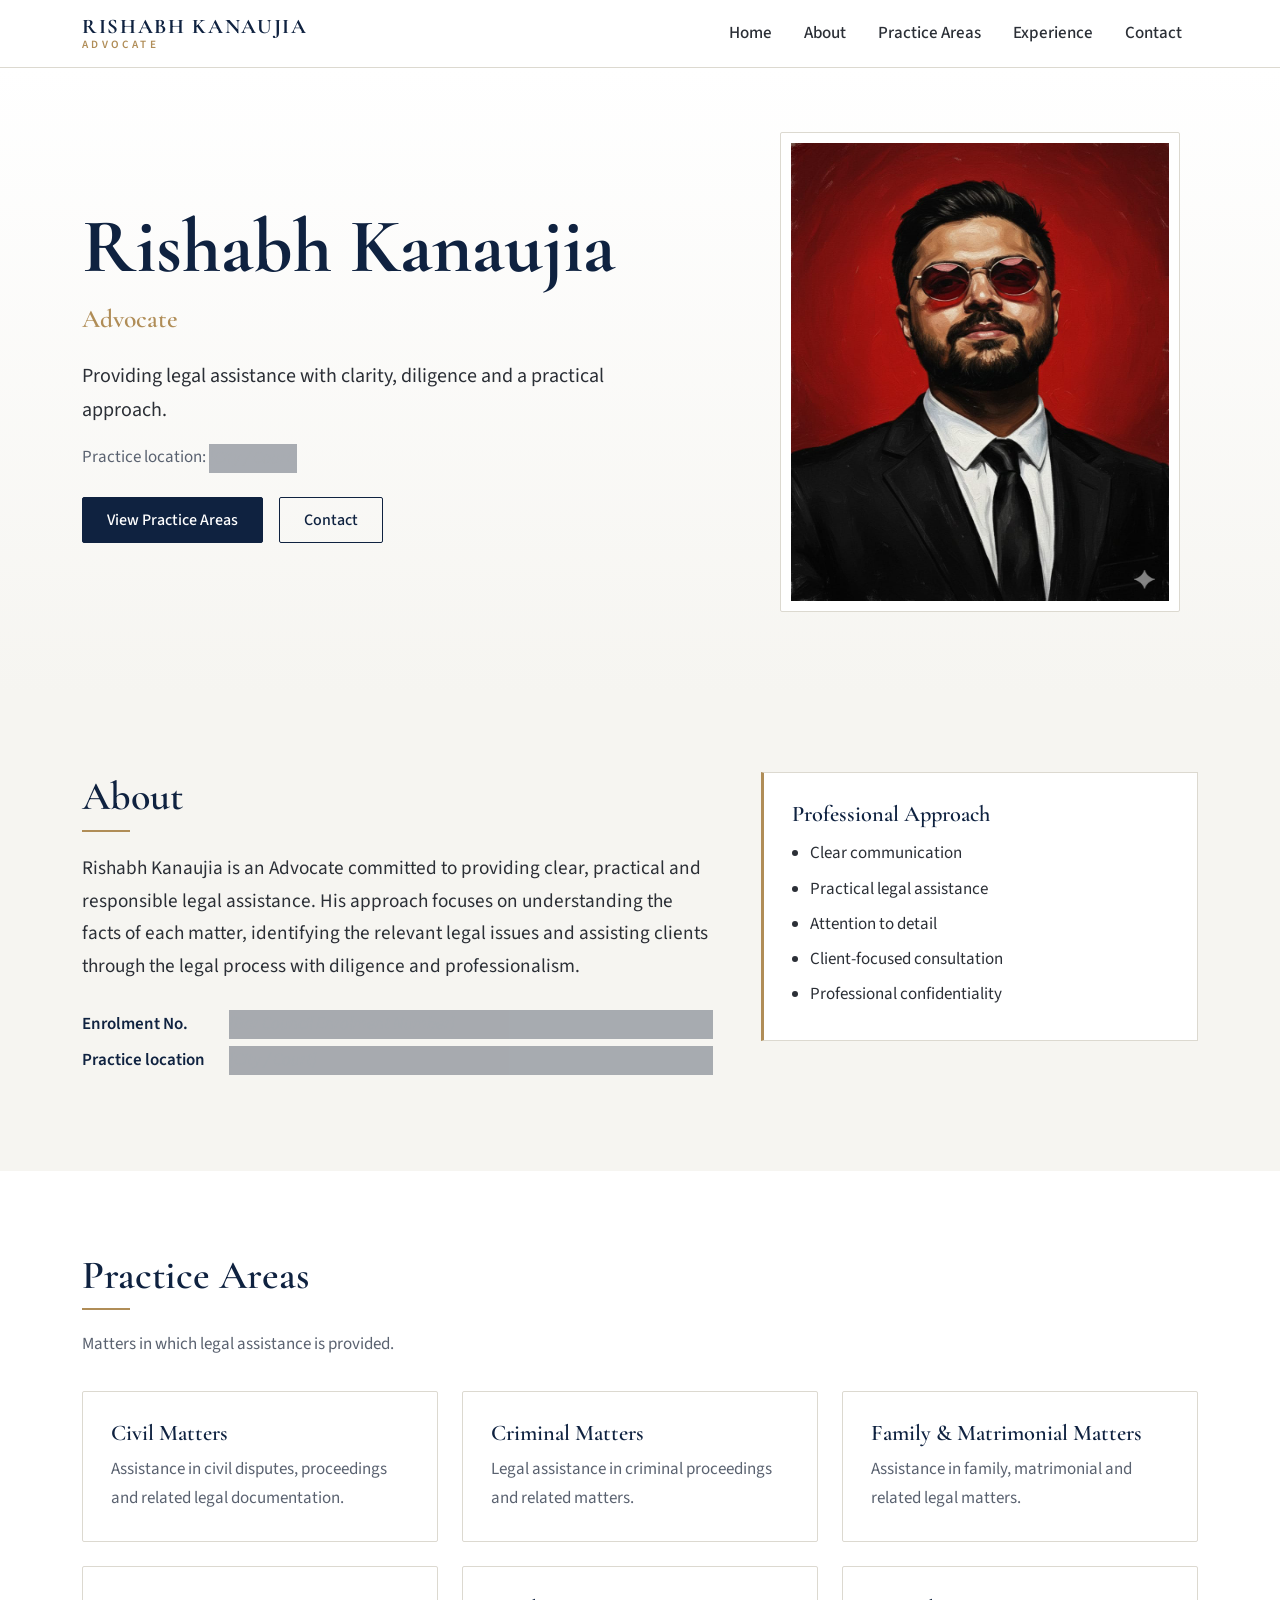
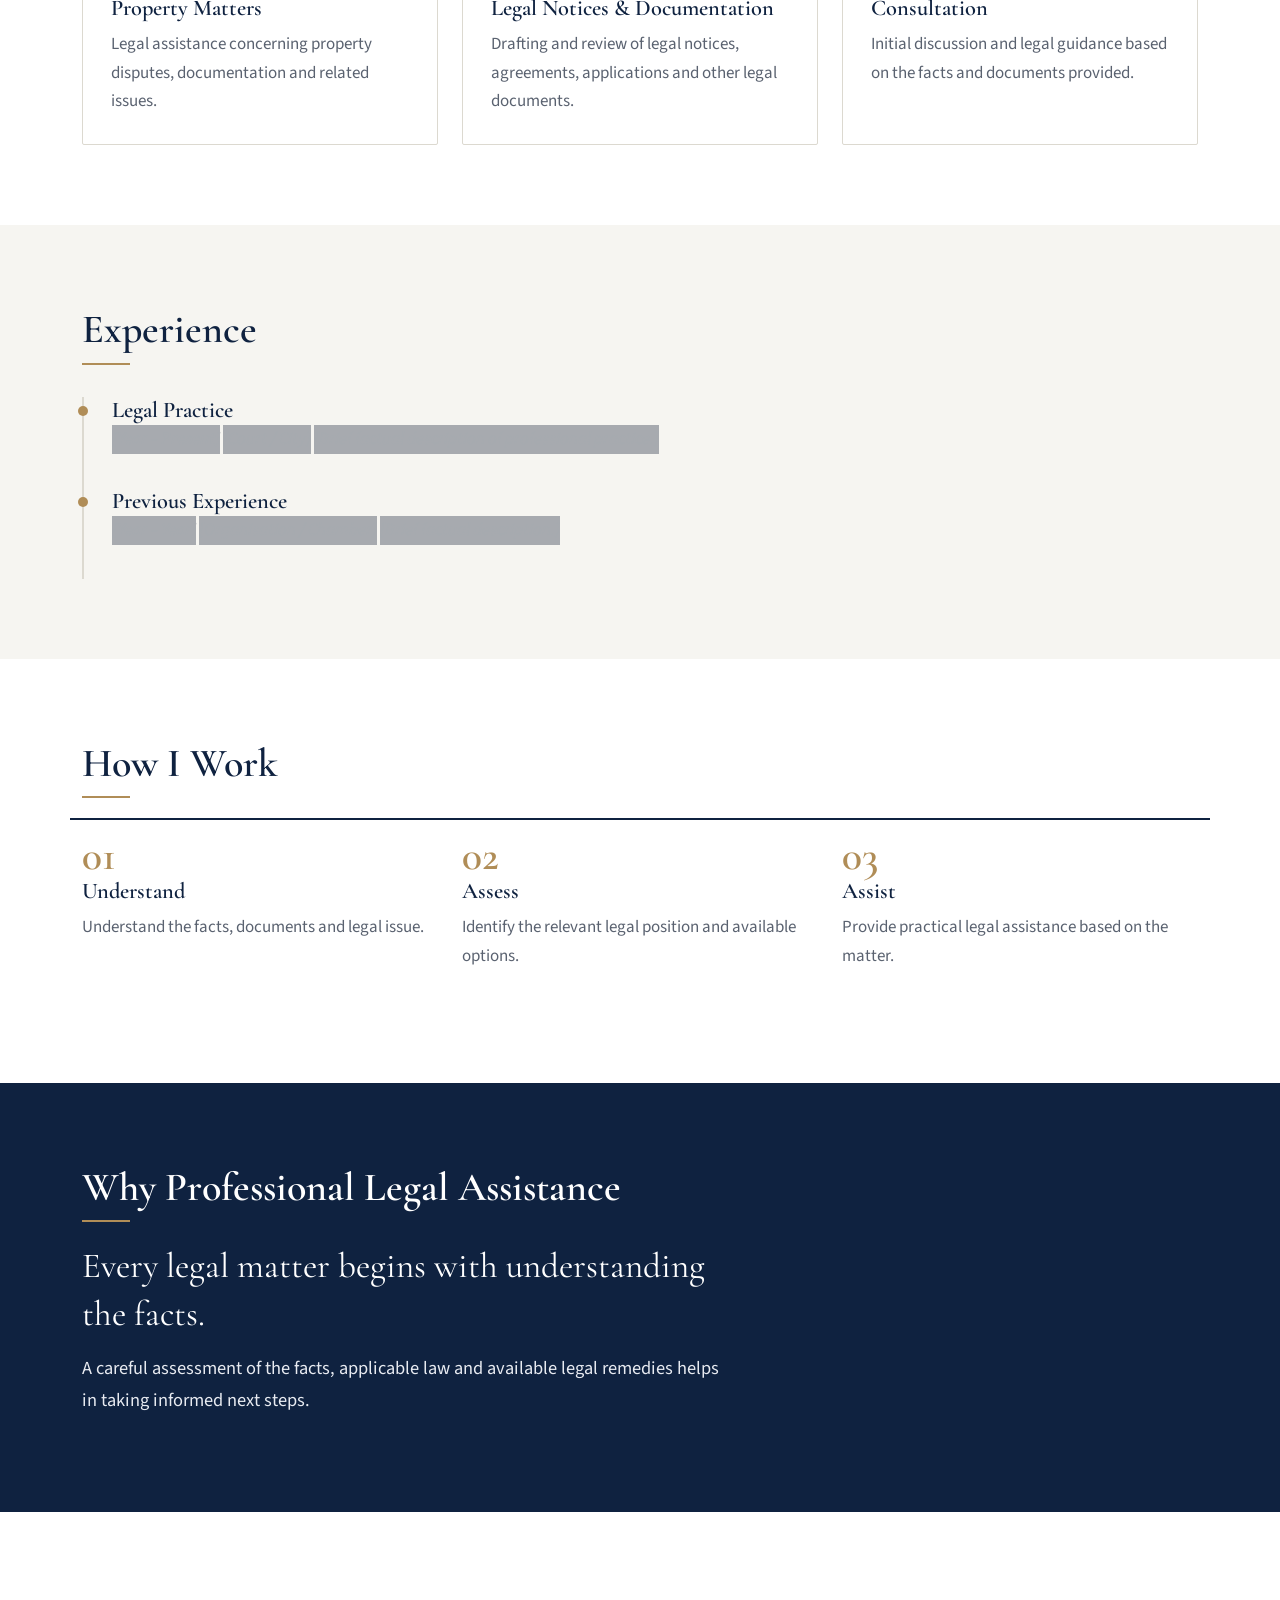
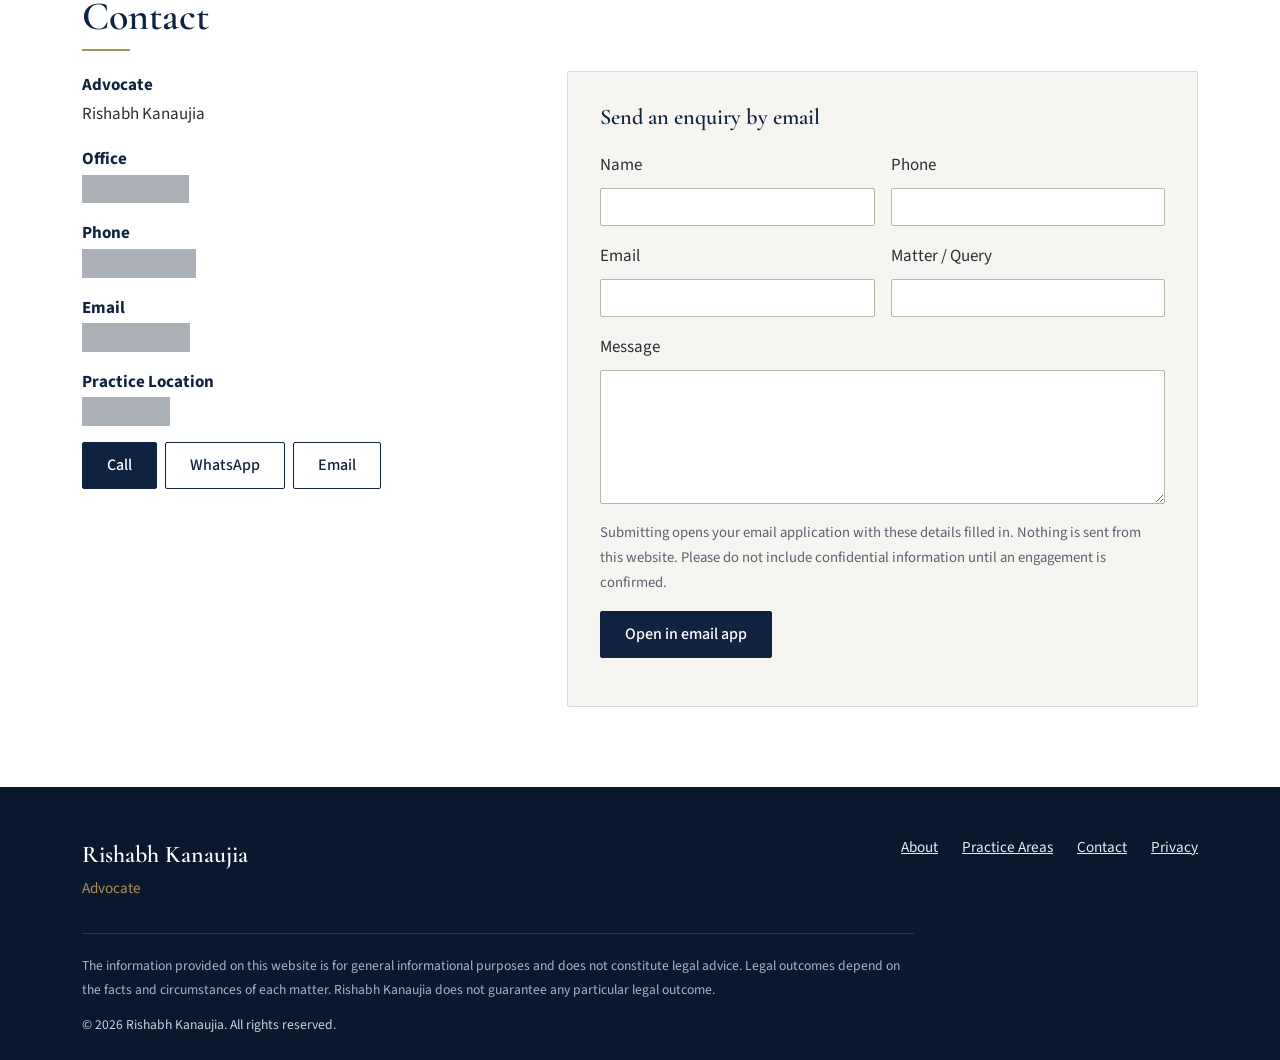
==== index.html @ 5fdebba8 "Add files via upload" ====
<!DOCTYPE html>
<html lang="en">
<head>
<meta charset="utf-8">
<meta name="viewport" content="width=device-width, initial-scale=1">
<title>Rishabh Kanaujia | Advocate</title>
<meta name="description" content="Official website of Advocate Rishabh Kanaujia. Information about legal practice areas, professional background and contact details.">
<!-- EDIT: Replace with the real website address -->
<link rel="canonical" href="https://www.example.com/">
<meta property="og:type" content="website">
<meta property="og:title" content="Rishabh Kanaujia | Advocate">
<meta property="og:description" content="Official website of Advocate Rishabh Kanaujia. Information about legal practice areas, professional background and contact details.">
<meta property="og:url" content="https://www.example.com/">
<!-- EDIT: Replace with a real preview image (1200x630) -->
<meta property="og:image" content="https://www.example.com/images/og-image.jpg">
<link rel="icon" href="images/favicon.svg" type="image/svg+xml">
<link rel="preconnect" href="https://fonts.googleapis.com">
<link rel="preconnect" href="https://fonts.gstatic.com" crossorigin>
<link href="https://fonts.googleapis.com/css2?family=Cormorant+Garamond:wght@500;600;700&family=Source+Sans+3:wght@400;500;600&display=swap" rel="stylesheet">
<link href="https://cdn.jsdelivr.net/npm/bootstrap@5.3.3/dist/css/bootstrap.min.css" rel="stylesheet">
<link href="css/style.css" rel="stylesheet">
</head>
<body>
<a class="skip-link" href="#main">Skip to content</a>

<header>
<nav class="navbar navbar-expand-lg site-nav" aria-label="Main navigation">
  <div class="container">
    <a class="navbar-brand" href="#home">
      <span class="brand-name">RISHABH KANAUJIA</span>
      <span class="brand-sub">ADVOCATE</span>
    </a>
    <button class="navbar-toggler" type="button" data-bs-toggle="collapse" data-bs-target="#navMenu" aria-controls="navMenu" aria-expanded="false" aria-label="Toggle navigation menu">
      <span class="navbar-toggler-icon"></span>
    </button>
    <div class="collapse navbar-collapse" id="navMenu">
      <ul class="navbar-nav ms-auto">
        <li class="nav-item"><a class="nav-link" href="#home">Home</a></li>
        <li class="nav-item"><a class="nav-link" href="#about">About</a></li>
        <li class="nav-item"><a class="nav-link" href="#practice-areas">Practice Areas</a></li>
        <li class="nav-item"><a class="nav-link" href="#experience">Experience</a></li>
        <li class="nav-item"><a class="nav-link" href="#contact">Contact</a></li>
      </ul>
    </div>
  </div>
</nav>
</header>

<main id="main">

<!-- HERO -->
<section id="home" class="hero">
  <div class="container">
    <div class="row align-items-center g-5">
      <div class="col-lg-7 order-2 order-lg-1">
        <h1 class="hero-title">Rishabh Kanaujia</h1>
        <p class="hero-role">Advocate</p>
        <p class="hero-lead">Providing legal assistance with clarity, diligence and a practical approach.</p>
        <p class="hero-meta">Practice location: <span class="placeholder">[City / Court]</span></p>
        <div class="d-flex flex-wrap gap-3 mt-4">
          <a href="#practice-areas" class="btn btn-navy">View Practice Areas</a>
          <a href="#contact" class="btn btn-outline-navy">Contact</a>
        </div>
      </div>
      <div class="col-lg-5 order-1 order-lg-2 text-center">
        <!-- EDIT: Replace src with actual photograph, e.g. images/rishabh-kanaujia.jpg -->
        <img src="images/img.jpeg" class="portrait" width="400" height="480" alt="Portrait of Advocate Rishabh Kanaujia (placeholder image)">
      </div>
    </div>
  </div>
</section>

<!-- ABOUT -->
<section id="about" class="section section-alt">
  <div class="container">
    <div class="row g-5">
      <div class="col-lg-7 reveal">
        <h2>About</h2>
        <p class="lead-text">Rishabh Kanaujia is an Advocate committed to providing clear, practical and responsible legal assistance. His approach focuses on understanding the facts of each matter, identifying the relevant legal issues and assisting clients through the legal process with diligence and professionalism.</p>
        <dl class="facts">
          <!-- EDIT: Fill in or remove rows as information becomes available -->
          <dt>Enrolment No.</dt><dd class="placeholder">[Bar Council Enrolment Number]</dd>
          <dt>Practice location</dt><dd class="placeholder">[City / Court]</dd>
        </dl>
      </div>
      <div class="col-lg-5 reveal">
        <aside class="approach" aria-labelledby="approach-title">
          <h3 id="approach-title">Professional Approach</h3>
          <ul>
            <li>Clear communication</li>
            <li>Practical legal assistance</li>
            <li>Attention to detail</li>
            <li>Client-focused consultation</li>
            <li>Professional confidentiality</li>
          </ul>
        </aside>
      </div>
    </div>
  </div>
</section>

<!-- PRACTICE AREAS -->
<section id="practice-areas" class="section">
  <div class="container">
    <h2 class="reveal">Practice Areas</h2>
    <p class="section-intro reveal">Matters in which legal assistance is provided.</p>
    <!-- EDIT: Add, remove or rename cards as needed. Do not claim specialisation unless accurate. -->
    <div class="row g-4">
      <div class="col-md-6 col-lg-4 reveal"><article class="card-area"><h3>Civil Matters</h3><p>Assistance in civil disputes, proceedings and related legal documentation.</p></article></div>
      <div class="col-md-6 col-lg-4 reveal"><article class="card-area"><h3>Criminal Matters</h3><p>Legal assistance in criminal proceedings and related matters.</p></article></div>
      <div class="col-md-6 col-lg-4 reveal"><article class="card-area"><h3>Family &amp; Matrimonial Matters</h3><p>Assistance in family, matrimonial and related legal matters.</p></article></div>
      <div class="col-md-6 col-lg-4 reveal"><article class="card-area"><h3>Property Matters</h3><p>Legal assistance concerning property disputes, documentation and related issues.</p></article></div>
      <div class="col-md-6 col-lg-4 reveal"><article class="card-area"><h3>Legal Notices &amp; Documentation</h3><p>Drafting and review of legal notices, agreements, applications and other legal documents.</p></article></div>
      <div class="col-md-6 col-lg-4 reveal"><article class="card-area"><h3>Consultation</h3><p>Initial discussion and legal guidance based on the facts and documents provided.</p></article></div>
    </div>
  </div>
</section>

<!-- EXPERIENCE -->
<section id="experience" class="section section-alt">
  <div class="container">
    <h2 class="reveal">Experience</h2>
    <ol class="timeline">
      <!-- EDIT: Replace placeholders with factual details. Copy an <li> to add more entries. -->
      <li class="reveal">
        <h3>Legal Practice</h3>
        <p class="when placeholder">[Year – Present]</p>
        <p class="where placeholder">[Court / City]</p>
        <p class="placeholder">[Brief factual description of professional practice.]</p>
      </li>
      <li class="reveal">
        <h3>Previous Experience</h3>
        <p class="when placeholder">[Year – Year]</p>
        <p class="where placeholder">[Organisation / Chamber]</p>
        <p class="placeholder">[Brief factual description.]</p>
      </li>
    </ol>
  </div>
</section>

<!-- HOW I WORK -->
<section id="how-i-work" class="section">
  <div class="container">
    <h2 class="reveal">How I Work</h2>
    <ol class="steps row g-4 list-unstyled">
      <li class="col-md-4 reveal"><span class="step-no" aria-hidden="true">01</span><h3>Understand</h3><p>Understand the facts, documents and legal issue.</p></li>
      <li class="col-md-4 reveal"><span class="step-no" aria-hidden="true">02</span><h3>Assess</h3><p>Identify the relevant legal position and available options.</p></li>
      <li class="col-md-4 reveal"><span class="step-no" aria-hidden="true">03</span><h3>Assist</h3><p>Provide practical legal assistance based on the matter.</p></li>
    </ol>
  </div>
</section>

<!-- WHY PROFESSIONAL LEGAL ASSISTANCE -->
<section id="approach" class="section statement">
  <div class="container reveal">
    <h2>Why Professional Legal Assistance</h2>
    <p class="statement-lead">Every legal matter begins with understanding the facts.</p>
    <p class="statement-body">A careful assessment of the facts, applicable law and available legal remedies helps in taking informed next steps.</p>
  </div>
</section>

<!--
OPTIONAL TESTIMONIALS: Add only genuine testimonials, and only if permitted by
applicable Bar Council of India rules. Leave commented out until then.
<section id="testimonials" class="section"><div class="container"><h2>Testimonials</h2></div></section>
-->

<!-- CONTACT -->
<section id="contact" class="section">
  <div class="container">
    <h2 class="reveal">Contact</h2>
    <div class="row g-5">
      <div class="col-lg-5 reveal">
        <address class="contact-details">
          <p><strong>Advocate</strong><br>Rishabh Kanaujia</p>
          <!-- EDIT: Replace with actual office address -->
          <p><strong>Office</strong><br><span class="placeholder">[Office Address]</span></p>
          <!-- EDIT: Replace phone number here and in the Call/WhatsApp buttons below -->
          <p><strong>Phone</strong><br><span class="placeholder">[Phone Number]</span></p>
          <!-- EDIT: Replace email here, in the Email button and in the form's data-email attribute -->
          <p><strong>Email</strong><br><span class="placeholder">[Email Address]</span></p>
          <p><strong>Practice Location</strong><br><span class="placeholder">[City / Court]</span></p>
        </address>
        <div class="d-flex flex-wrap gap-2">
          <!-- EDIT: Use format tel:+91XXXXXXXXXX -->
          <a class="btn btn-navy" href="tel:+910000000000">Call</a>
          <!-- EDIT: Use format https://wa.me/91XXXXXXXXXX (no + or spaces) -->
          <a class="btn btn-outline-navy" href="https://wa.me/910000000000" target="_blank" rel="noopener">WhatsApp</a>
          <!-- EDIT: Use format mailto:name@example.com -->
          <a class="btn btn-outline-navy" href="mailto:email@example.com">Email</a>
        </div>
      </div>
      <div class="col-lg-7 reveal">
        <!-- EDIT: Set data-email to the real address. The form opens the visitor's email app; it does not send data itself. -->
        <form id="contactForm" class="contact-form" data-email="[Email Address]" novalidate>
          <h3>Send an enquiry by email</h3>
          <div class="row g-3">
            <div class="col-md-6"><label for="name" class="form-label">Name</label><input type="text" class="form-control" id="name" required autocomplete="name"></div>
            <div class="col-md-6"><label for="phone" class="form-label">Phone</label><input type="tel" class="form-control" id="phone" autocomplete="tel"></div>
            <div class="col-md-6"><label for="email" class="form-label">Email</label><input type="email" class="form-control" id="email" autocomplete="email"></div>
            <div class="col-md-6"><label for="matter" class="form-label">Matter / Query</label><input type="text" class="form-control" id="matter" required></div>
            <div class="col-12"><label for="message" class="form-label">Message</label><textarea class="form-control" id="message" rows="5" required></textarea></div>
          </div>
          <p class="form-note">Submitting opens your email application with these details filled in. Nothing is sent from this website. Please do not include confidential information until an engagement is confirmed.</p>
          <button type="submit" class="btn btn-navy">Open in email app</button>
          <p id="formStatus" class="form-status" role="status" aria-live="polite"></p>
        </form>
      </div>
    </div>
  </div>
</section>

</main>

<footer class="site-footer">
  <div class="container">
    <div class="row g-4 align-items-start">
      <div class="col-md-6">
        <p class="footer-name">Rishabh Kanaujia</p>
        <p class="footer-role">Advocate</p>
      </div>
      <div class="col-md-6">
        <nav aria-label="Footer navigation">
          <ul class="footer-links">
            <li><a href="#about">About</a></li>
            <li><a href="#practice-areas">Practice Areas</a></li>
            <li><a href="#contact">Contact</a></li>
            <!-- EDIT: Point to a real privacy page when available -->
            <li><a href="#" data-bs-toggle="modal" data-bs-target="#privacyModal">Privacy</a></li>
          </ul>
        </nav>
      </div>
    </div>
    <p class="disclaimer">The information provided on this website is for general informational purposes and does not constitute legal advice. Legal outcomes depend on the facts and circumstances of each matter. Rishabh Kanaujia does not guarantee any particular legal outcome.</p>
    <p class="copyright">&copy; 2026 Rishabh Kanaujia. All rights reserved.</p>
  </div>
</footer>

<div class="modal fade" id="privacyModal" tabindex="-1" aria-labelledby="privacyTitle" aria-hidden="true">
  <div class="modal-dialog modal-dialog-scrollable">
    <div class="modal-content">
      <div class="modal-header"><h2 class="modal-title fs-5" id="privacyTitle">Privacy</h2><button type="button" class="btn-close" data-bs-dismiss="modal" aria-label="Close"></button></div>
      <div class="modal-body">
        <!-- EDIT: Review and adapt this notice -->
        <p>This website does not collect, store or transmit personal information. The contact form only prepares an email in your own email application; nothing is sent until you choose to send it.</p>
        <p>Links to external services such as WhatsApp are governed by those services' own privacy policies.</p>
      </div>
    </div>
  </div>
</div>

<script src="https://cdn.jsdelivr.net/npm/bootstrap@5.3.3/dist/js/bootstrap.bundle.min.js"></script>
<script src="js/script.js"></script>
</body>
</html>
---- css/style.css ----
:root{
  --navy:#0f2240; --navy-2:#1b3358; --brass:#b08d57; --ink:#2b2f36; --muted:#5a6270;
  --paper:#ffffff; --off:#f6f5f1; --line:#dcd9d0;
  --serif:"Cormorant Garamond",Georgia,"Times New Roman",serif;
  --sans:"Source Sans 3",system-ui,-apple-system,"Segoe UI",Roboto,sans-serif;
}
html{scroll-behavior:smooth;scroll-padding-top:80px}
body{font-family:var(--sans);color:var(--ink);background:var(--paper);font-size:1.0625rem;line-height:1.7}
h1,h2,h3{font-family:var(--serif);color:var(--navy);line-height:1.2;font-weight:600}
h2{font-size:clamp(1.9rem,4vw,2.5rem);margin-bottom:1.25rem}
h2::after{content:"";display:block;width:48px;height:2px;background:var(--brass);margin-top:.6rem}
h3{font-size:1.4rem}
a{color:var(--navy)}
:focus-visible{outline:3px solid var(--brass);outline-offset:3px}
.skip-link{position:absolute;left:-999px;top:0;background:var(--navy);color:#fff;padding:.5rem 1rem;z-index:2000}
.skip-link:focus{left:0}
.placeholder{color:var(--muted);font-style:italic}

.site-nav{position:sticky;top:0;z-index:1030;background:rgba(255,255,255,.97);border-bottom:1px solid var(--line);padding:.7rem 0}
.navbar-brand{display:flex;flex-direction:column;line-height:1.15;padding:0}
.brand-name{font-family:var(--serif);font-weight:700;font-size:1.3rem;letter-spacing:.08em;color:var(--navy)}
.brand-sub{font-size:.7rem;letter-spacing:.3em;color:var(--brass);font-weight:600}
.nav-link{color:var(--ink);font-weight:500;padding:.5rem 1rem!important}
.nav-link:hover,.nav-link:focus{color:var(--navy);text-decoration:underline;text-decoration-color:var(--brass);text-underline-offset:6px}
.navbar-toggler{border-color:var(--line)}

.btn{border-radius:2px;padding:.65rem 1.5rem;font-weight:500;transition:background-color .2s,color .2s,border-color .2s}
.btn-navy{background:var(--navy);color:#fff;border:1px solid var(--navy)}
.btn-navy:hover,.btn-navy:focus{background:var(--navy-2);color:#fff;border-color:var(--navy-2)}
.btn-outline-navy{background:transparent;color:var(--navy);border:1px solid var(--navy)}
.btn-outline-navy:hover,.btn-outline-navy:focus{background:var(--navy);color:#fff}

.hero{padding:4rem 0 5rem;background:linear-gradient(180deg,var(--paper) 0%,var(--off) 100%)}
.hero-title{font-size:clamp(2.8rem,8vw,4.8rem);font-weight:700;margin:0}
.hero-role{font-family:var(--serif);font-size:1.6rem;color:var(--brass);font-weight:600;margin:.2rem 0 1.2rem}
.hero-lead{font-size:1.25rem;max-width:34rem}
.hero-meta{color:var(--muted);margin:0}
.portrait{max-width:100%;height:auto;max-height:480px;border:1px solid var(--line);padding:10px;background:#fff;border-radius:2px}

.section{padding:5rem 0}
.section-alt{background:var(--off)}
.section-intro{color:var(--muted);margin-bottom:2rem}
.lead-text{font-size:1.2rem;max-width:42rem}
.facts{display:grid;grid-template-columns:max-content 1fr;gap:.4rem 1.5rem;margin-top:1.75rem}
.facts dt{font-weight:600;color:var(--navy)}
.facts dd{margin:0}
.approach{background:#fff;border:1px solid var(--line);border-left:3px solid var(--brass);padding:1.75rem}
.approach ul{margin:0;padding-left:1.1rem}
.approach li{padding:.2rem 0}

.card-area{height:100%;background:#fff;border:1px solid var(--line);padding:1.75rem;border-radius:2px;transition:border-color .25s,box-shadow .25s}
.card-area:hover{border-color:var(--brass);box-shadow:0 6px 18px rgba(15,34,64,.08)}
.card-area p{margin:0;color:var(--muted)}

.timeline{list-style:none;margin:2rem 0 0;padding:0 0 0 1.75rem;border-left:2px solid var(--line);max-width:44rem}
.timeline li{position:relative;padding-bottom:2rem}
.timeline li::before{content:"";position:absolute;left:calc(-1.75rem - 6px);top:.55rem;width:10px;height:10px;background:var(--brass);border-radius:50%}
.timeline h3{margin:0}
.timeline p{margin:.1rem 0}
.when{font-weight:600}

.steps .step-no{display:block;font-family:var(--serif);font-size:2.6rem;color:var(--brass);font-weight:600;line-height:1}
.steps li{border-top:2px solid var(--navy);padding-top:1rem}
.steps p{color:var(--muted)}

.statement{background:var(--navy);color:#e8ebf1}
.statement h2{color:#fff}
.statement-lead{font-family:var(--serif);font-size:clamp(1.6rem,3.5vw,2.2rem);color:#fff;max-width:40rem;line-height:1.35}
.statement-body{max-width:40rem;font-size:1.15rem}

.contact-details{font-style:normal}
.contact-details p{margin-bottom:1rem}
.contact-details strong{color:var(--navy)}
.contact-form{background:var(--off);border:1px solid var(--line);padding:2rem;border-radius:2px}
.contact-form h3{margin-bottom:1.25rem}
.form-control{border-radius:2px;border-color:#b9b6ab}
.form-control:focus{border-color:var(--navy);box-shadow:0 0 0 .2rem rgba(176,141,87,.35)}
.form-note{font-size:.92rem;color:var(--muted);margin:1rem 0}
.form-status{margin:1rem 0 0;font-weight:500}
.form-status.error{color:#9b1c1c}

.site-footer{background:#0a182e;color:#c9d0dd;padding:3rem 0 1.5rem;font-size:.95rem}
.footer-name{font-family:var(--serif);font-size:1.5rem;color:#fff;margin:0;font-weight:600}
.footer-role{margin:0;color:var(--brass)}
.footer-links{list-style:none;display:flex;flex-wrap:wrap;gap:.5rem 1.5rem;padding:0;margin:0}
@media(min-width:768px){.footer-links{justify-content:flex-end}}
.footer-links a{color:#e8ebf1}
.disclaimer{font-size:.85rem;color:#aab3c4;border-top:1px solid #243452;margin:2rem 0 .75rem;padding-top:1.25rem;max-width:52rem}
.copyright{margin:0;font-size:.85rem}

.js .reveal{opacity:0;transform:translateY(14px);transition:opacity .6s ease,transform .6s ease}
.js .reveal.in{opacity:1;transform:none}
@media(prefers-reduced-motion:reduce){
  html{scroll-behavior:auto}
  .js .reveal{opacity:1;transform:none}
  *{transition:none!important}
}
@media(max-width:575px){.section{padding:3.5rem 0}.hero{padding:2.5rem 0 3.5rem}.contact-form{padding:1.25rem}}
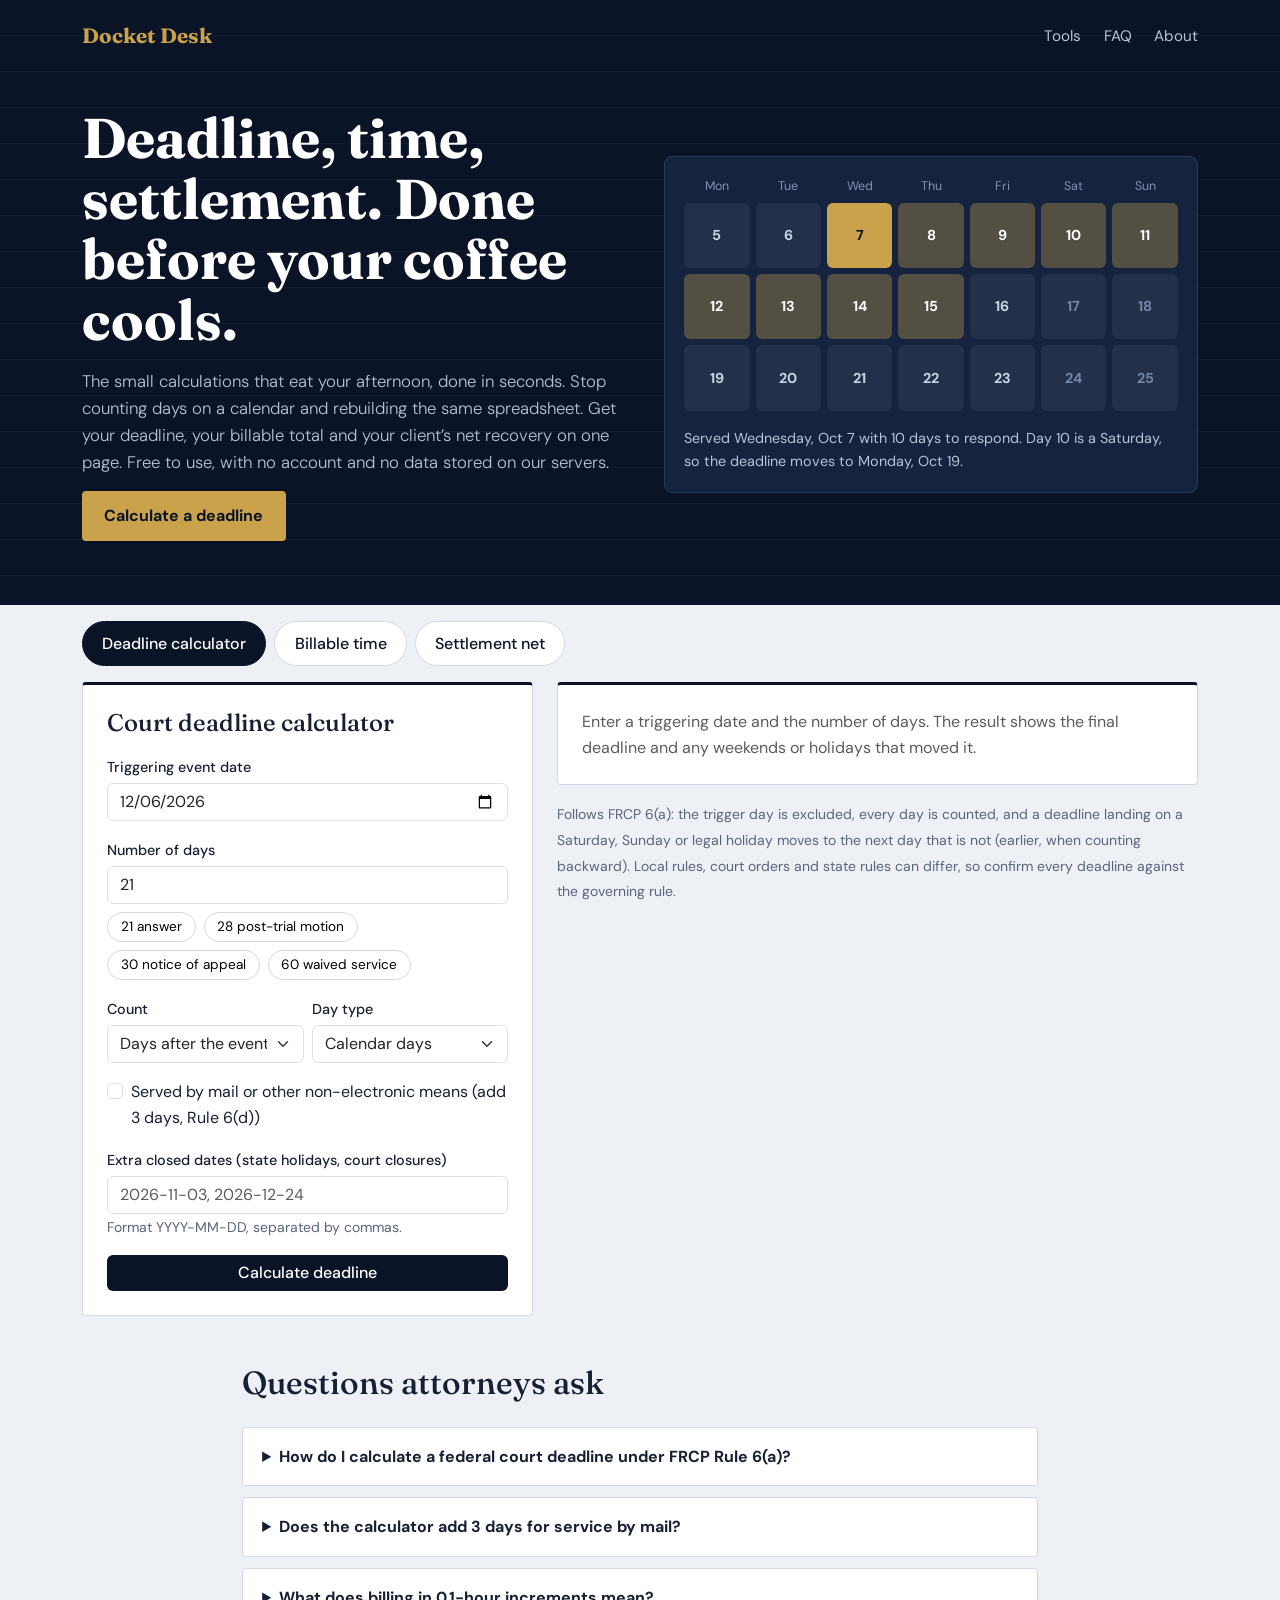
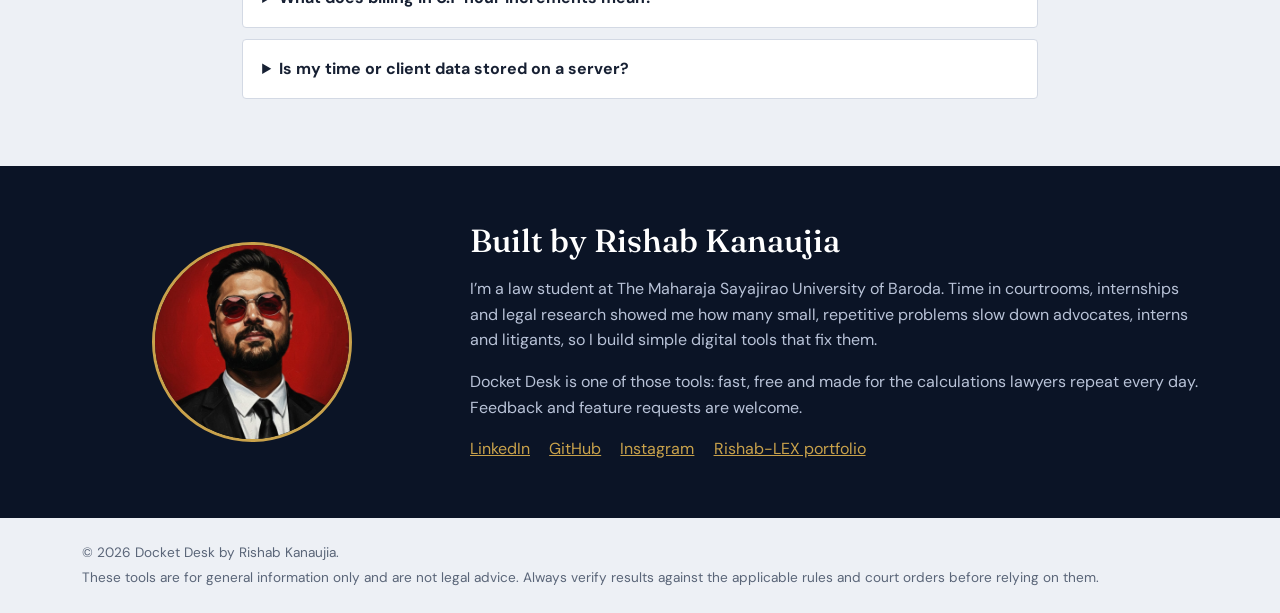
==== commit d074ce93: "Add files via upload" ====
--- a/index.html
+++ b/index.html
@@ -1,255 +1,1306 @@
-<!DOCTYPE html>
-<html lang="en">
-<head>
-<meta charset="utf-8">
-<meta name="viewport" content="width=device-width, initial-scale=1">
-<title>Rishabh Kanaujia | Advocate</title>
-<meta name="description" content="Official website of Advocate Rishabh Kanaujia. Information about legal practice areas, professional background and contact details.">
-<!-- EDIT: Replace with the real website address -->
-<link rel="canonical" href="https://www.example.com/">
-<meta property="og:type" content="website">
-<meta property="og:title" content="Rishabh Kanaujia | Advocate">
-<meta property="og:description" content="Official website of Advocate Rishabh Kanaujia. Information about legal practice areas, professional background and contact details.">
-<meta property="og:url" content="https://www.example.com/">
-<!-- EDIT: Replace with a real preview image (1200x630) -->
-<meta property="og:image" content="https://www.example.com/images/og-image.jpg">
-<link rel="icon" href="images/favicon.svg" type="image/svg+xml">
-<link rel="preconnect" href="https://fonts.googleapis.com">
-<link rel="preconnect" href="https://fonts.gstatic.com" crossorigin>
-<link href="https://fonts.googleapis.com/css2?family=Cormorant+Garamond:wght@500;600;700&family=Source+Sans+3:wght@400;500;600&display=swap" rel="stylesheet">
-<link href="https://cdn.jsdelivr.net/npm/bootstrap@5.3.3/dist/css/bootstrap.min.css" rel="stylesheet">
-<link href="css/style.css" rel="stylesheet">
-</head>
-<body>
-<a class="skip-link" href="#main">Skip to content</a>
-
-<header>
-<nav class="navbar navbar-expand-lg site-nav" aria-label="Main navigation">
-  <div class="container">
-    <a class="navbar-brand" href="#home">
-      <span class="brand-name">RISHABH KANAUJIA</span>
-      <span class="brand-sub">ADVOCATE</span>
-    </a>
-    <button class="navbar-toggler" type="button" data-bs-toggle="collapse" data-bs-target="#navMenu" aria-controls="navMenu" aria-expanded="false" aria-label="Toggle navigation menu">
-      <span class="navbar-toggler-icon"></span>
-    </button>
-    <div class="collapse navbar-collapse" id="navMenu">
-      <ul class="navbar-nav ms-auto">
-        <li class="nav-item"><a class="nav-link" href="#home">Home</a></li>
-        <li class="nav-item"><a class="nav-link" href="#about">About</a></li>
-        <li class="nav-item"><a class="nav-link" href="#practice-areas">Practice Areas</a></li>
-        <li class="nav-item"><a class="nav-link" href="#experience">Experience</a></li>
-        <li class="nav-item"><a class="nav-link" href="#contact">Contact</a></li>
-      </ul>
-    </div>
-  </div>
-</nav>
-</header>
-
-<main id="main">
-
-<!-- HERO -->
-<section id="home" class="hero">
-  <div class="container">
-    <div class="row align-items-center g-5">
-      <div class="col-lg-7 order-2 order-lg-1">
-        <h1 class="hero-title">Rishabh Kanaujia</h1>
-        <p class="hero-role">Advocate</p>
-        <p class="hero-lead">Providing legal assistance with clarity, diligence and a practical approach.</p>
-        <p class="hero-meta">Practice location: <span class="placeholder">[City / Court]</span></p>
-        <div class="d-flex flex-wrap gap-3 mt-4">
-          <a href="#practice-areas" class="btn btn-navy">View Practice Areas</a>
-          <a href="#contact" class="btn btn-outline-navy">Contact</a>
+<!doctype html>
+<html lang="en-US">
+  <head>
+    <meta charset="UTF-8" />
+    <meta name="viewport" content="width=device-width, initial-scale=1" />
+    <title>
+      Free FRCP Deadline Calculator & Billable Time Tracker | Docket Desk
+    </title>
+    <meta
+      name="description"
+      content="Free court deadline calculator (FRCP Rule 6), billable hours tracker with 6-minute rounding and contingency settlement calculator for US attorneys and paralegals. No sign-up."
+    />
+    <meta name="robots" content="index, follow, max-image-preview:large" />
+    <meta name="author" content="Rishab Kanaujia" />
+    <meta name="theme-color" content="#0b1426" />
+    <link rel="canonical" href="https://rishabkanaujia.site/" />
+    <meta property="og:type" content="website" />
+    <meta property="og:site_name" content="Docket Desk" />
+    <meta
+      property="og:title"
+      content="Docket Desk: Free Deadline, Billing and Settlement Tools for Attorneys"
+    />
+    <meta
+      property="og:description"
+      content="Count FRCP Rule 6 deadlines, log billable time and show clients their net recovery. Free, no sign-up."
+    />
+    <meta property="og:url" content="https://rishabkanaujia.site/" />
+    <meta
+      property="og:image"
+      content="https://rishabkanaujia.site/og-image.jpg"
+    />
+    <meta name="twitter:card" content="summary_large_image" />
+    <link
+      rel="icon"
+      href="data:image/svg+xml,%3Csvg xmlns='http://www.w3.org/2000/svg' viewBox='0 0 32 32'%3E%3Crect width='32' height='32' rx='6' fill='%230b1426'/%3E%3Cpath d='M9 8h8a7 7 0 010 16H9z' fill='none' stroke='%23c9a24b' stroke-width='3'/%3E%3C/svg%3E"
+    />
+    <link rel="preconnect" href="https://fonts.googleapis.com" />
+    <link rel="preconnect" href="https://fonts.gstatic.com" crossorigin />
+    <link
+      href="https://fonts.googleapis.com/css2?family=DM+Sans:wght@400;500;700&family=Fraunces:opsz,wght@9..144,500;9..144,700&display=swap"
+      rel="stylesheet"
+    />
+    <link
+      href="https://cdn.jsdelivr.net/npm/bootstrap@5.3.3/dist/css/bootstrap.min.css"
+      rel="stylesheet"
+    />
+    <script type="application/ld+json">
+      {
+        "@context": "https://schema.org",
+        "@graph": [
+          {
+            "@type": "WebSite",
+            "@id": "https://rishabkanaujia.site/#site",
+            "url": "https://rishabkanaujia.site/",
+            "name": "Docket Desk",
+            "inLanguage": "en-US"
+          },
+          {
+            "@type": "WebApplication",
+            "name": "Docket Desk",
+            "url": "https://rishabkanaujia.site/",
+            "applicationCategory": "BusinessApplication",
+            "operatingSystem": "Any",
+            "description": "Free FRCP Rule 6 court deadline calculator, billable time tracker and contingency settlement calculator for attorneys.",
+            "offers": {
+              "@type": "Offer",
+              "price": "0",
+              "priceCurrency": "USD"
+            },
+            "author": { "@id": "https://rishabkanaujia.site/#rishab" }
+          },
+          {
+            "@type": "Person",
+            "@id": "https://rishabkanaujia.site/#rishab",
+            "name": "Rishab Kanaujia",
+            "jobTitle": "Law student and legal-tech builder",
+            "alumniOf": "The Maharaja Sayajirao University of Baroda",
+            "sameAs": [
+              "https://www.linkedin.com/in/rishab910",
+              "https://github.com/RishabKanaujia",
+              "https://www.instagram.com/lawgically_incorrect",
+              "https://rishab-lex.vercel.app/"
+            ]
+          },
+          {
+            "@type": "FAQPage",
+            "mainEntity": [
+              {
+                "@type": "Question",
+                "name": "How do I calculate a federal court deadline under FRCP Rule 6(a)?",
+                "acceptedAnswer": {
+                  "@type": "Answer",
+                  "text": "Exclude the day of the triggering event, count every day including weekends and holidays, and include the last day. If the last day is a Saturday, Sunday or legal holiday, the period runs until the next day that is not."
+                }
+              },
+              {
+                "@type": "Question",
+                "name": "Does the calculator add 3 days for service by mail?",
+                "acceptedAnswer": {
+                  "@type": "Answer",
+                  "text": "Yes. Tick the mail service box and it adds 3 days under Rule 6(d), then applies the weekend and holiday rule again to the new date."
+                }
+              },
+              {
+                "@type": "Question",
+                "name": "What does billing in 0.1-hour increments mean?",
+                "acceptedAnswer": {
+                  "@type": "Answer",
+                  "text": "Time is rounded up to the next 6 minutes, so 7 minutes bills as 0.2 hours. The tracker also supports 0.25-hour (15-minute) rounding."
+                }
+              },
+              {
+                "@type": "Question",
+                "name": "Is my time or client data stored on a server?",
+                "acceptedAnswer": {
+                  "@type": "Answer",
+                  "text": "No. Time entries stay in your own browser storage on your device, and nothing is sent to a server."
+                }
+              }
+            ]
+          }
+        ]
+      }
+    </script>
+    <style>
+      :root {
+        --ink: #0b1426;
+        --ink2: #16233f;
+        --gold: #c9a24b;
+        --seal: #a3262f;
+        --page: #edf0f5;
+        --line: #d3d9e4;
+        --tx: #172033;
+        --mute: #5a6578;
+      }
+      html {
+        scroll-behavior: smooth;
+      }
+      body {
+        font-family: "DM Sans", system-ui, sans-serif;
+        background: var(--page);
+        color: var(--tx);
+        line-height: 1.6;
+      }
+      h1,
+      h2,
+      h3,
+      .brand {
+        font-family: "Fraunces", Georgia, serif;
+      }
+      .top {
+        background: var(--ink)
+          repeating-linear-gradient(
+            transparent 0 35px,
+            rgba(255, 255, 255, 0.035) 35px 36px
+          );
+        color: #fff;
+        padding: 1.2rem 0 4rem;
+      }
+      .top nav {
+        display: flex;
+        gap: 1.4rem;
+        align-items: center;
+        margin-bottom: 3.5rem;
+      }
+      .top nav a {
+        color: #b9c3d8;
+        text-decoration: none;
+        font-size: 0.95rem;
+      }
+      .top nav a:hover {
+        color: #fff;
+      }
+      .top nav .brand {
+        color: var(--gold);
+        font-size: 1.3rem;
+        font-weight: 700;
+        margin-right: auto;
+      }
+      .top h1 {
+        font-size: clamp(2.1rem, 5vw, 3.5rem);
+        line-height: 1.08;
+        font-weight: 700;
+        margin-bottom: 1.1rem;
+      }
+      .top p.lead {
+        color: #b9c3d8;
+        font-size: 1.05rem;
+        max-width: 52ch;
+      }
+      .cta {
+        background: var(--gold);
+        color: var(--ink);
+        font-weight: 700;
+        border: 0;
+        padding: 0.75rem 1.4rem;
+        border-radius: 4px;
+        text-decoration: none;
+        display: inline-block;
+        transition: transform 0.15s;
+      }
+      .cta:hover {
+        color: var(--ink);
+        transform: translateY(-2px);
+      }
+      .calbox {
+        background: var(--ink2);
+        border: 1px solid #2a3a5e;
+        border-radius: 8px;
+        padding: 1.2rem;
+      }
+      #cal {
+        display: grid;
+        grid-template-columns: repeat(7, 1fr);
+        gap: 6px;
+        cursor: pointer;
+      }
+      #cal i {
+        font-style: normal;
+        text-align: center;
+        font-size: 0.78rem;
+        color: #8392b0;
+      }
+      #cal .d {
+        aspect-ratio: 1;
+        display: flex;
+        align-items: center;
+        justify-content: center;
+        border-radius: 6px;
+        background: rgba(255, 255, 255, 0.06);
+        color: #c9d3e6;
+        font-size: 0.9rem;
+        transition: all 0.25s;
+      }
+      #cal .we {
+        color: #7686a6;
+      }
+      #cal .s {
+        background: var(--gold);
+        color: var(--ink);
+        font-weight: 700;
+      }
+      #cal .c {
+        background: rgba(201, 162, 75, 0.35);
+        color: #fff;
+      }
+      #cal .skip {
+        background: transparent;
+        border: 1px dashed #d46a73;
+        color: #e58a92;
+        text-decoration: line-through;
+      }
+      #cal .due {
+        background: #fff;
+        color: var(--seal);
+        border: 2px solid var(--seal);
+        font-weight: 700;
+        transform: rotate(-7deg) scale(1.12);
+        text-decoration: none;
+      }
+      .calcap {
+        color: #b9c3d8;
+        font-size: 0.9rem;
+        margin: 1rem 0 0;
+      }
+      .tabs {
+        margin-top: -2rem;
+        position: relative;
+      }
+      .tabs .nav-link {
+        color: var(--ink);
+        font-weight: 500;
+        border: 1px solid var(--line);
+        background: #fff;
+        border-radius: 2rem;
+        margin: 0 0.5rem 0.5rem 0;
+        padding: 0.55rem 1.2rem;
+      }
+      .tabs .nav-link.active {
+        background: var(--ink);
+        color: #fff;
+        border-color: var(--ink);
+      }
+      .panel {
+        background: #fff;
+        border: 1px solid var(--line);
+        border-top: 3px solid var(--ink);
+        border-radius: 4px;
+        padding: 1.5rem;
+      }
+      .form-label {
+        font-weight: 500;
+        font-size: 0.9rem;
+        margin-bottom: 0.25rem;
+      }
+      .form-control:focus,
+      .form-select:focus {
+        border-color: var(--gold);
+        box-shadow: 0 0 0 0.2rem rgba(201, 162, 75, 0.3);
+      }
+      .btn-main {
+        background: var(--ink);
+        color: #fff;
+        border: 0;
+        font-weight: 500;
+      }
+      .btn-main:hover {
+        background: var(--ink2);
+        color: #fff;
+      }
+      .chip {
+        border: 1px solid var(--line);
+        background: #fff;
+        border-radius: 2rem;
+        padding: 0.2rem 0.8rem;
+        font-size: 0.85rem;
+      }
+      .chip:hover {
+        border-color: var(--gold);
+      }
+      .result {
+        border-left: 4px solid var(--seal);
+        background: #fbf6e8;
+        padding: 1.1rem 1.3rem;
+        border-radius: 3px;
+      }
+      .big,
+      .net {
+        font-family: "Fraunces", serif;
+        color: var(--ink);
+        font-weight: 700;
+      }
+      .big {
+        font-size: clamp(1.4rem, 3.5vw, 2rem);
+      }
+      .net {
+        font-size: 2.1rem;
+      }
+      .timer {
+        font-variant-numeric: tabular-nums;
+        font-size: 1.7rem;
+      }
+      .table {
+        font-size: 0.92rem;
+      }
+      .note {
+        color: var(--mute);
+      }
+      .sec {
+        padding: 3.5rem 0;
+      }
+      details {
+        background: #fff;
+        border: 1px solid var(--line);
+        border-radius: 4px;
+        padding: 1rem 1.2rem;
+        margin-bottom: 0.7rem;
+      }
+      summary {
+        font-weight: 700;
+        cursor: pointer;
+      }
+      details p {
+        margin: 0.7rem 0 0;
+        color: var(--mute);
+      }
+      .about {
+        background: var(--ink);
+        color: #fff;
+      }
+      .about p {
+        color: #b9c3d8;
+      }
+      .about a.lnk {
+        color: var(--gold);
+        margin-right: 1.2rem;
+      }
+      .pic,
+      .ph {
+        width: 200px;
+        height: 200px;
+        border-radius: 50%;
+        object-fit: cover;
+        object-position: center 25%;
+        border: 3px solid var(--gold);
+      }
+      
+      .ph {
+        display: flex;
+        align-items: center;
+        justify-content: center;
+        background: var(--ink2);
+        font:
+          700 3rem Fraunces,
+          serif;
+        color: var(--gold);
+      }
+      footer {
+        font-size: 0.85rem;
+        color: var(--mute);
+      }
+      :focus-visible {
+        outline: 3px solid var(--gold);
+        outline-offset: 2px;
+      }
+      @media print {
+        .top,
+        .tabs,
+        .sec:not(#tools),
+        footer,
+        .no-print {
+          display: none !important;
+        }
+        .tab-pane {
+          display: block !important;
+          opacity: 1 !important;
+        }
+      }
+    </style>
+  </head>
+  <body>
+    <header class="top no-print">
+      <div class="container">
+        <nav aria-label="Main">
+          <a class="brand" href="/">Docket Desk</a><a href="#tools">Tools</a
+          ><a href="#faq">FAQ</a><a href="#about">About</a>
+        </nav>
+        <div class="row align-items-center g-5">
+          <div class="col-lg-6">
+            <h1>Deadline, time, settlement. Done before your coffee cools.</h1>
+            <p class="lead">
+              The small calculations that eat your afternoon, done in seconds.
+              Stop counting days on a calendar and rebuilding the same
+              spreadsheet. Get your deadline, your billable total and your
+              client’s net recovery on one page. Free to use, with no account
+              and no data stored on our servers.
+            </p>
+            <a class="cta" href="#tools">Calculate a deadline</a>
+          </div>
+          <div class="col-lg-6">
+            <div class="calbox">
+              <div
+                id="cal"
+                title="Click to replay"
+                role="img"
+                aria-label="Calendar showing a 10-day deadline that lands on Saturday October 17 and moves to Monday October 19"
+              ></div>
+              <p class="calcap">
+                Served Wednesday, Oct 7 with 10 days to respond. Day 10 is a
+                Saturday, so the deadline moves to Monday, Oct 19.
+              </p>
+            </div>
+          </div>
         </div>
       </div>
-      <div class="col-lg-5 order-1 order-lg-2 text-center">
-        <!-- EDIT: Replace src with actual photograph, e.g. images/rishabh-kanaujia.jpg -->
-        <img src="images/img.jpeg" class="portrait" width="400" height="480" alt="Portrait of Advocate Rishabh Kanaujia (placeholder image)">
-      </div>
-    </div>
-  </div>
-</section>
+    </header>
 
-<!-- ABOUT -->
-<section id="about" class="section section-alt">
-  <div class="container">
-    <div class="row g-5">
-      <div class="col-lg-7 reveal">
-        <h2>About</h2>
-        <p class="lead-text">Rishabh Kanaujia is an Advocate committed to providing clear, practical and responsible legal assistance. His approach focuses on understanding the facts of each matter, identifying the relevant legal issues and assisting clients through the legal process with diligence and professionalism.</p>
-        <dl class="facts">
-          <!-- EDIT: Fill in or remove rows as information becomes available -->
-          <dt>Enrolment No.</dt><dd class="placeholder">[Bar Council Enrolment Number]</dd>
-          <dt>Practice location</dt><dd class="placeholder">[City / Court]</dd>
-        </dl>
-      </div>
-      <div class="col-lg-5 reveal">
-        <aside class="approach" aria-labelledby="approach-title">
-          <h3 id="approach-title">Professional Approach</h3>
-          <ul>
-            <li>Clear communication</li>
-            <li>Practical legal assistance</li>
-            <li>Attention to detail</li>
-            <li>Client-focused consultation</li>
-            <li>Professional confidentiality</li>
-          </ul>
-        </aside>
-      </div>
-    </div>
-  </div>
-</section>
-
-<!-- PRACTICE AREAS -->
-<section id="practice-areas" class="section">
-  <div class="container">
-    <h2 class="reveal">Practice Areas</h2>
-    <p class="section-intro reveal">Matters in which legal assistance is provided.</p>
-    <!-- EDIT: Add, remove or rename cards as needed. Do not claim specialisation unless accurate. -->
-    <div class="row g-4">
-      <div class="col-md-6 col-lg-4 reveal"><article class="card-area"><h3>Civil Matters</h3><p>Assistance in civil disputes, proceedings and related legal documentation.</p></article></div>
-      <div class="col-md-6 col-lg-4 reveal"><article class="card-area"><h3>Criminal Matters</h3><p>Legal assistance in criminal proceedings and related matters.</p></article></div>
-      <div class="col-md-6 col-lg-4 reveal"><article class="card-area"><h3>Family &amp; Matrimonial Matters</h3><p>Assistance in family, matrimonial and related legal matters.</p></article></div>
-      <div class="col-md-6 col-lg-4 reveal"><article class="card-area"><h3>Property Matters</h3><p>Legal assistance concerning property disputes, documentation and related issues.</p></article></div>
-      <div class="col-md-6 col-lg-4 reveal"><article class="card-area"><h3>Legal Notices &amp; Documentation</h3><p>Drafting and review of legal notices, agreements, applications and other legal documents.</p></article></div>
-      <div class="col-md-6 col-lg-4 reveal"><article class="card-area"><h3>Consultation</h3><p>Initial discussion and legal guidance based on the facts and documents provided.</p></article></div>
-    </div>
-  </div>
-</section>
-
-<!-- EXPERIENCE -->
-<section id="experience" class="section section-alt">
-  <div class="container">
-    <h2 class="reveal">Experience</h2>
-    <ol class="timeline">
-      <!-- EDIT: Replace placeholders with factual details. Copy an <li> to add more entries. -->
-      <li class="reveal">
-        <h3>Legal Practice</h3>
-        <p class="when placeholder">[Year – Present]</p>
-        <p class="where placeholder">[Court / City]</p>
-        <p class="placeholder">[Brief factual description of professional practice.]</p>
-      </li>
-      <li class="reveal">
-        <h3>Previous Experience</h3>
-        <p class="when placeholder">[Year – Year]</p>
-        <p class="where placeholder">[Organisation / Chamber]</p>
-        <p class="placeholder">[Brief factual description.]</p>
-      </li>
-    </ol>
-  </div>
-</section>
-
-<!-- HOW I WORK -->
-<section id="how-i-work" class="section">
-  <div class="container">
-    <h2 class="reveal">How I Work</h2>
-    <ol class="steps row g-4 list-unstyled">
-      <li class="col-md-4 reveal"><span class="step-no" aria-hidden="true">01</span><h3>Understand</h3><p>Understand the facts, documents and legal issue.</p></li>
-      <li class="col-md-4 reveal"><span class="step-no" aria-hidden="true">02</span><h3>Assess</h3><p>Identify the relevant legal position and available options.</p></li>
-      <li class="col-md-4 reveal"><span class="step-no" aria-hidden="true">03</span><h3>Assist</h3><p>Provide practical legal assistance based on the matter.</p></li>
-    </ol>
-  </div>
-</section>
-
-<!-- WHY PROFESSIONAL LEGAL ASSISTANCE -->
-<section id="approach" class="section statement">
-  <div class="container reveal">
-    <h2>Why Professional Legal Assistance</h2>
-    <p class="statement-lead">Every legal matter begins with understanding the facts.</p>
-    <p class="statement-body">A careful assessment of the facts, applicable law and available legal remedies helps in taking informed next steps.</p>
-  </div>
-</section>
-
-<!--
-OPTIONAL TESTIMONIALS: Add only genuine testimonials, and only if permitted by
-applicable Bar Council of India rules. Leave commented out until then.
-<section id="testimonials" class="section"><div class="container"><h2>Testimonials</h2></div></section>
--->
-
-<!-- CONTACT -->
-<section id="contact" class="section">
-  <div class="container">
-    <h2 class="reveal">Contact</h2>
-    <div class="row g-5">
-      <div class="col-lg-5 reveal">
-        <address class="contact-details">
-          <p><strong>Advocate</strong><br>Rishabh Kanaujia</p>
-          <!-- EDIT: Replace with actual office address -->
-          <p><strong>Office</strong><br><span class="placeholder">[Office Address]</span></p>
-          <!-- EDIT: Replace phone number here and in the Call/WhatsApp buttons below -->
-          <p><strong>Phone</strong><br><span class="placeholder">[Phone Number]</span></p>
-          <!-- EDIT: Replace email here, in the Email button and in the form's data-email attribute -->
-          <p><strong>Email</strong><br><span class="placeholder">[Email Address]</span></p>
-          <p><strong>Practice Location</strong><br><span class="placeholder">[City / Court]</span></p>
-        </address>
-        <div class="d-flex flex-wrap gap-2">
-          <!-- EDIT: Use format tel:+91XXXXXXXXXX -->
-          <a class="btn btn-navy" href="tel:+910000000000">Call</a>
-          <!-- EDIT: Use format https://wa.me/91XXXXXXXXXX (no + or spaces) -->
-          <a class="btn btn-outline-navy" href="https://wa.me/910000000000" target="_blank" rel="noopener">WhatsApp</a>
-          <!-- EDIT: Use format mailto:name@example.com -->
-          <a class="btn btn-outline-navy" href="mailto:email@example.com">Email</a>
+    <main id="tools" class="container pb-5">
+      <div class="tabs mt-3">
+        <h2 class="visually-hidden">Free attorney calculators</h2>
+        <div class="nav" role="tablist">
+          <button
+            class="nav-link active"
+            data-bs-toggle="tab"
+            data-bs-target="#t1"
+            data-h="deadline"
+            type="button"
+          >
+            Deadline calculator
+          </button>
+          <button
+            class="nav-link"
+            data-bs-toggle="tab"
+            data-bs-target="#t2"
+            data-h="billable"
+            type="button"
+          >
+            Billable time
+          </button>
+          <button
+            class="nav-link"
+            data-bs-toggle="tab"
+            data-bs-target="#t3"
+            data-h="settlement"
+            type="button"
+          >
+            Settlement net
+          </button>
         </div>
       </div>
-      <div class="col-lg-7 reveal">
-        <!-- EDIT: Set data-email to the real address. The form opens the visitor's email app; it does not send data itself. -->
-        <form id="contactForm" class="contact-form" data-email="[Email Address]" novalidate>
-          <h3>Send an enquiry by email</h3>
-          <div class="row g-3">
-            <div class="col-md-6"><label for="name" class="form-label">Name</label><input type="text" class="form-control" id="name" required autocomplete="name"></div>
-            <div class="col-md-6"><label for="phone" class="form-label">Phone</label><input type="tel" class="form-control" id="phone" autocomplete="tel"></div>
-            <div class="col-md-6"><label for="email" class="form-label">Email</label><input type="email" class="form-control" id="email" autocomplete="email"></div>
-            <div class="col-md-6"><label for="matter" class="form-label">Matter / Query</label><input type="text" class="form-control" id="matter" required></div>
-            <div class="col-12"><label for="message" class="form-label">Message</label><textarea class="form-control" id="message" rows="5" required></textarea></div>
+      <div class="tab-content mt-2">
+        <div class="tab-pane fade show active" id="t1">
+          <div class="row g-4">
+            <div class="col-lg-5">
+              <div class="panel">
+                <h3 class="h4 mb-3">Court deadline calculator</h3>
+                <div class="mb-3">
+                  <label class="form-label" for="dTrigger"
+                    >Triggering event date</label
+                  ><input type="date" id="dTrigger" class="form-control" />
+                </div>
+                <div class="mb-2">
+                  <label class="form-label" for="dDays">Number of days</label
+                  ><input
+                    type="number"
+                    id="dDays"
+                    class="form-control"
+                    min="1"
+                    value="21"
+                  />
+                </div>
+                <div class="mb-3 d-flex flex-wrap gap-2">
+                  <button
+                    class="chip"
+                    data-d="21"
+                    title="Answer to complaint, FRCP 12(a)(1)(A)(i)"
+                  >
+                    21 answer
+                  </button>
+                  <button
+                    class="chip"
+                    data-d="28"
+                    title="Post-trial motions, FRCP 50, 52, 59"
+                  >
+                    28 post-trial motion
+                  </button>
+                  <button
+                    class="chip"
+                    data-d="30"
+                    title="Notice of appeal, FRAP 4(a)(1)(A)"
+                  >
+                    30 notice of appeal
+                  </button>
+                  <button
+                    class="chip"
+                    data-d="60"
+                    title="Answer after waiver of service, FRCP 12(a)(1)(A)(ii)"
+                  >
+                    60 waived service
+                  </button>
+                </div>
+                <div class="row g-2 mb-3">
+                  <div class="col-6">
+                    <label class="form-label" for="dDir">Count</label
+                    ><select id="dDir" class="form-select">
+                      <option value="1">Days after the event</option>
+                      <option value="-1">Days before the event</option>
+                    </select>
+                  </div>
+                  <div class="col-6">
+                    <label class="form-label" for="dType">Day type</label
+                    ><select id="dType" class="form-select">
+                      <option value="cal">Calendar days</option>
+                      <option value="court">Court days only</option>
+                    </select>
+                  </div>
+                </div>
+                <div class="form-check mb-3">
+                  <input
+                    class="form-check-input"
+                    type="checkbox"
+                    id="dMail"
+                  /><label class="form-check-label" for="dMail"
+                    >Served by mail or other non-electronic means (add 3 days,
+                    Rule 6(d))</label
+                  >
+                </div>
+                <div class="mb-3">
+                  <label class="form-label" for="dExtra"
+                    >Extra closed dates (state holidays, court closures)</label
+                  ><input
+                    type="text"
+                    id="dExtra"
+                    class="form-control"
+                    placeholder="2026-11-03, 2026-12-24"
+                  /><small class="note"
+                    >Format YYYY-MM-DD, separated by commas.</small
+                  >
+                </div>
+                <button class="btn btn-main w-100" id="dGo">
+                  Calculate deadline
+                </button>
+              </div>
+            </div>
+            <div class="col-lg-7">
+              <div class="panel" aria-live="polite">
+                <div id="dOut">
+                  <p class="mb-0 text-muted">
+                    Enter a triggering date and the number of days. The result
+                    shows the final deadline and any weekends or holidays that
+                    moved it.
+                  </p>
+                </div>
+              </div>
+              <p class="mt-3">
+                <small class="note"
+                  >Follows FRCP 6(a): the trigger day is excluded, every day is
+                  counted, and a deadline landing on a Saturday, Sunday or legal
+                  holiday moves to the next day that is not (earlier, when
+                  counting backward). Local rules, court orders and state rules
+                  can differ, so confirm every deadline against the governing
+                  rule.</small
+                >
+              </p>
+            </div>
           </div>
-          <p class="form-note">Submitting opens your email application with these details filled in. Nothing is sent from this website. Please do not include confidential information until an engagement is confirmed.</p>
-          <button type="submit" class="btn btn-navy">Open in email app</button>
-          <p id="formStatus" class="form-status" role="status" aria-live="polite"></p>
-        </form>
+        </div>
+
+        <div class="tab-pane fade" id="t2">
+          <div class="row g-4">
+            <div class="col-lg-4">
+              <div class="panel">
+                <h3 class="h4 mb-3">Log time</h3>
+                <div class="text-center mb-3">
+                  <div class="timer" id="tClock">00:00:00</div>
+                  <button class="btn btn-sm btn-main" id="tToggle">
+                    Start timer
+                  </button>
+                </div>
+                <div class="mb-2">
+                  <label class="form-label" for="bMatter">Client / matter</label
+                  ><input id="bMatter" class="form-control" />
+                </div>
+                <div class="mb-2">
+                  <label class="form-label" for="bDesc">Description</label
+                  ><textarea
+                    id="bDesc"
+                    rows="2"
+                    class="form-control"
+                  ></textarea>
+                </div>
+                <div class="row g-2 mb-3">
+                  <div class="col-4">
+                    <label class="form-label" for="bMin">Minutes</label
+                    ><input
+                      type="number"
+                      id="bMin"
+                      min="1"
+                      class="form-control"
+                    />
+                  </div>
+                  <div class="col-4">
+                    <label class="form-label" for="bRate">Rate ($/hr)</label
+                    ><input
+                      type="number"
+                      id="bRate"
+                      min="0"
+                      value="250"
+                      class="form-control"
+                    />
+                  </div>
+                  <div class="col-4">
+                    <label class="form-label" for="bInc">Round up to</label
+                    ><select id="bInc" class="form-select">
+                      <option value="6">0.1 hr</option>
+                      <option value="15">0.25 hr</option>
+                      <option value="1">None</option>
+                    </select>
+                  </div>
+                </div>
+                <button class="btn btn-main w-100" id="bAdd">Add entry</button>
+              </div>
+            </div>
+            <div class="col-lg-8">
+              <div class="panel">
+                <div
+                  class="d-flex flex-wrap justify-content-between align-items-center mb-3 gap-2"
+                >
+                  <h3 class="h4 mb-0">Time entries</h3>
+                  <div class="no-print d-flex gap-2">
+                    <button class="btn btn-sm btn-outline-secondary" id="bCsv">
+                      Export CSV</button
+                    ><button
+                      class="btn btn-sm btn-outline-secondary"
+                      onclick="window.print()"
+                    >
+                      Print</button
+                    ><button class="btn btn-sm btn-outline-danger" id="bClear">
+                      Clear all
+                    </button>
+                  </div>
+                </div>
+                <div class="table-responsive">
+                  <table class="table align-middle">
+                    <thead>
+                      <tr>
+                        <th>Matter</th>
+                        <th>Description</th>
+                        <th class="text-end">Hours</th>
+                        <th class="text-end">Amount</th>
+                        <th class="no-print"></th>
+                      </tr>
+                    </thead>
+                    <tbody id="bBody"></tbody>
+                    <tfoot>
+                      <tr class="fw-semibold">
+                        <td colspan="2">Total</td>
+                        <td class="text-end" id="bHrs">0.00</td>
+                        <td class="text-end" id="bAmt">$0.00</td>
+                        <td class="no-print"></td>
+                      </tr>
+                    </tfoot>
+                  </table>
+                </div>
+                <small class="note no-print"
+                  >Entries are saved only in this browser on this device.</small
+                >
+              </div>
+            </div>
+          </div>
+        </div>
+
+        <div class="tab-pane fade" id="t3">
+          <div class="row g-4">
+            <div class="col-lg-5">
+              <div class="panel">
+                <h3 class="h4 mb-3">Settlement net-to-client</h3>
+                <div class="mb-2">
+                  <label class="form-label" for="sGross"
+                    >Gross settlement ($)</label
+                  ><input
+                    type="number"
+                    id="sGross"
+                    min="0"
+                    class="form-control"
+                    value="100000"
+                  />
+                </div>
+                <div class="row g-2 mb-2">
+                  <div class="col-5">
+                    <label class="form-label" for="sFee">Fee (%)</label
+                    ><input
+                      type="number"
+                      id="sFee"
+                      min="0"
+                      max="100"
+                      step="0.01"
+                      class="form-control"
+                      value="33.33"
+                    />
+                  </div>
+                  <div class="col-7">
+                    <label class="form-label" for="sBasis"
+                      >Fee is calculated on</label
+                    ><select id="sBasis" class="form-select">
+                      <option value="g">Gross amount</option>
+                      <option value="n">Gross minus costs</option>
+                    </select>
+                  </div>
+                </div>
+                <div class="mb-2">
+                  <label class="form-label" for="sCost"
+                    >Case costs advanced ($)</label
+                  ><input
+                    type="number"
+                    id="sCost"
+                    min="0"
+                    class="form-control"
+                    value="3500"
+                  />
+                </div>
+                <div class="mb-2">
+                  <label class="form-label" for="sLien"
+                    >Medical liens and subrogation ($)</label
+                  ><input
+                    type="number"
+                    id="sLien"
+                    min="0"
+                    class="form-control"
+                    value="8000"
+                  />
+                </div>
+                <div class="mb-3">
+                  <label class="form-label" for="sOther"
+                    >Other deductions ($)</label
+                  ><input
+                    type="number"
+                    id="sOther"
+                    min="0"
+                    class="form-control"
+                    value="0"
+                  />
+                </div>
+                <button class="btn btn-main w-100" id="sGo">Calculate</button>
+              </div>
+            </div>
+            <div class="col-lg-7">
+              <div class="panel" id="sOut" aria-live="polite"></div>
+              <p class="mt-3">
+                <small class="note"
+                  >An estimate for client conversations. Fee rules, lien
+                  reductions and trust accounting vary by state, so verify
+                  against your fee agreement and bar rules.</small
+                >
+              </p>
+            </div>
+          </div>
+        </div>
       </div>
-    </div>
-  </div>
-</section>
+    </main>
 
-</main>
+    <section id="faq" class="sec pt-0 no-print">
+      <div class="container" style="max-width: 820px">
+        <h2 class="mb-4">Questions attorneys ask</h2>
+        <details>
+          <summary>
+            How do I calculate a federal court deadline under FRCP Rule 6(a)?
+          </summary>
+          <p>
+            Exclude the day of the triggering event, count every day including
+            weekends and holidays, and include the last day. If the last day is
+            a Saturday, Sunday or legal holiday, the period runs until the next
+            day that is not.
+          </p>
+        </details>
+        <details>
+          <summary>Does the calculator add 3 days for service by mail?</summary>
+          <p>
+            Yes. Tick the mail service box and it adds 3 days under Rule 6(d),
+            then applies the weekend and holiday rule again to the new date.
+          </p>
+        </details>
+        <details>
+          <summary>What does billing in 0.1-hour increments mean?</summary>
+          <p>
+            Time is rounded up to the next 6 minutes, so 7 minutes bills as 0.2
+            hours. The tracker also supports 0.25-hour (15-minute) rounding.
+          </p>
+        </details>
+        <details>
+          <summary>Is my time or client data stored on a server?</summary>
+          <p>
+            No. Time entries stay in your own browser storage on your device,
+            and nothing is sent to a server.
+          </p>
+        </details>
+      </div>
+    </section>
 
-<footer class="site-footer">
-  <div class="container">
-    <div class="row g-4 align-items-start">
-      <div class="col-md-6">
-        <p class="footer-name">Rishabh Kanaujia</p>
-        <p class="footer-role">Advocate</p>
+    <section id="about" class="sec about no-print">
+      <div class="container">
+        <div class="row align-items-center g-5">
+          <div class="col-md-4 text-center">
+            <img
+              class="pic"
+              src="rishab.jpeg"
+              alt="Rishab Kanaujia, law student and legal-tech builder"
+              width="200"
+              height="200"
+              loading="lazy"
+              onerror="
+                this.outerHTML =
+                  '<div class=&quot;ph&quot; role=&quot;img&quot; aria-label=&quot;Rishab Kanaujia&quot;>RK</div>'
+              "
+            />
+          </div>
+          <div class="col-md-8">
+            <h2 class="mb-3">Built by Rishab Kanaujia</h2>
+            <p>
+              I’m a law student at The Maharaja Sayajirao University of Baroda.
+              Time in courtrooms, internships and legal research showed me how
+              many small, repetitive problems slow down advocates, interns and
+              litigants, so I build simple digital tools that fix them.
+            </p>
+            <p>
+              Docket Desk is one of those tools: fast, free and made for the
+              calculations lawyers repeat every day. Feedback and feature
+              requests are welcome.
+            </p>
+            <p class="mb-0">
+              <a
+                class="lnk"
+                rel="me noopener"
+                href="https://www.linkedin.com/in/rishab910"
+                >LinkedIn</a
+              ><a
+                class="lnk"
+                rel="me noopener"
+                href="https://github.com/RishabKanaujia"
+                >GitHub</a
+              ><a
+                class="lnk"
+                rel="me noopener"
+                href="https://www.instagram.com/lawgically_incorrect"
+                >Instagram</a
+              ><a
+                class="lnk"
+                rel="me noopener"
+                href="https://rishab-lex.vercel.app/"
+                >Rishab-LEX portfolio</a
+              >
+            </p>
+          </div>
+        </div>
       </div>
-      <div class="col-md-6">
-        <nav aria-label="Footer navigation">
-          <ul class="footer-links">
-            <li><a href="#about">About</a></li>
-            <li><a href="#practice-areas">Practice Areas</a></li>
-            <li><a href="#contact">Contact</a></li>
-            <!-- EDIT: Point to a real privacy page when available -->
-            <li><a href="#" data-bs-toggle="modal" data-bs-target="#privacyModal">Privacy</a></li>
-          </ul>
-        </nav>
-      </div>
-    </div>
-    <p class="disclaimer">The information provided on this website is for general informational purposes and does not constitute legal advice. Legal outcomes depend on the facts and circumstances of each matter. Rishabh Kanaujia does not guarantee any particular legal outcome.</p>
-    <p class="copyright">&copy; 2026 Rishabh Kanaujia. All rights reserved.</p>
-  </div>
-</footer>
+    </section>
 
-<div class="modal fade" id="privacyModal" tabindex="-1" aria-labelledby="privacyTitle" aria-hidden="true">
-  <div class="modal-dialog modal-dialog-scrollable">
-    <div class="modal-content">
-      <div class="modal-header"><h2 class="modal-title fs-5" id="privacyTitle">Privacy</h2><button type="button" class="btn-close" data-bs-dismiss="modal" aria-label="Close"></button></div>
-      <div class="modal-body">
-        <!-- EDIT: Review and adapt this notice -->
-        <p>This website does not collect, store or transmit personal information. The contact form only prepares an email in your own email application; nothing is sent until you choose to send it.</p>
-        <p>Links to external services such as WhatsApp are governed by those services' own privacy policies.</p>
-      </div>
-    </div>
-  </div>
-</div>
+    <footer class="container py-4 no-print">
+      <p class="mb-1">© 2026 Docket Desk by Rishab Kanaujia.</p>
+      <p class="mb-0">
+        These tools are for general information only and are not legal advice.
+        Always verify results against the applicable rules and court orders
+        before relying on them.
+      </p>
+    </footer>
 
-<script src="https://cdn.jsdelivr.net/npm/bootstrap@5.3.3/dist/js/bootstrap.bundle.min.js"></script>
-<script src="js/script.js"></script>
-</body>
+    <script src="https://cdn.jsdelivr.net/npm/bootstrap@5.3.3/dist/js/bootstrap.bundle.min.js"></script>
+    <script>
+      const $ = (id) => document.getElementById(id);
+      const money = (n) =>
+        n.toLocaleString("en-US", { style: "currency", currency: "USD" });
+      const esc = (s) =>
+        String(s).replace(
+          /[&<>"']/g,
+          (c) =>
+            ({
+              "&": "&amp;",
+              "<": "&lt;",
+              ">": "&gt;",
+              '"': "&quot;",
+              "'": "&#39;",
+            })[c],
+        );
+
+      /* Hero calendar demo */
+      (function () {
+        const g = $("cal");
+        ["Mon", "Tue", "Wed", "Thu", "Fri", "Sat", "Sun"].forEach((n) =>
+          g.insertAdjacentHTML("beforeend", "<i>" + n + "</i>"),
+        );
+        for (let i = 0; i < 21; i++)
+          g.insertAdjacentHTML(
+            "beforeend",
+            '<b class="d' + (i % 7 > 4 ? " we" : "") + '">' + (5 + i) + "</b>",
+          );
+        const cs = g.querySelectorAll(".d"),
+          still = matchMedia("(prefers-reduced-motion:reduce)").matches;
+        let timers = [];
+        const at = (ms, fn) => (still ? fn() : timers.push(setTimeout(fn, ms)));
+        function run() {
+          timers.forEach(clearTimeout);
+          timers = [];
+          cs.forEach((c, i) => {
+            c.className = "d" + (i % 7 > 4 ? " we" : "");
+            c.textContent = 5 + i;
+          });
+          cs[2].classList.add("s");
+          for (let k = 3; k <= 12; k++)
+            at(500 + (k - 2) * 130, () => cs[k].classList.add("c"));
+          at(2300, () => {
+            cs[12].classList.add("skip");
+            cs[13].classList.add("skip");
+          });
+          at(2800, () => {
+            cs[14].classList.add("due");
+            cs[14].textContent = "Due";
+          });
+        }
+        run();
+        g.onclick = run;
+      })();
+
+      /* Tab deep links */
+      (function () {
+        const hm = { deadline: 1, billable: 1, settlement: 1 };
+        document
+          .querySelectorAll("[data-bs-toggle=tab]")
+          .forEach((b) =>
+            b.addEventListener("shown.bs.tab", (e) =>
+              history.replaceState(null, "", "#" + e.target.dataset.h),
+            ),
+          );
+        const h = location.hash.slice(1);
+        if (hm[h])
+          bootstrap.Tab.getOrCreateInstance(
+            document.querySelector("[data-h=" + h + "]"),
+          ).show();
+      })();
+
+      /* Deadline calculator */
+      const iso = (d) =>
+        d.getFullYear() +
+        "-" +
+        String(d.getMonth() + 1).padStart(2, "0") +
+        "-" +
+        String(d.getDate()).padStart(2, "0");
+      const parse = (s) => {
+        const [p, q, r] = s.split("-").map(Number);
+        return new Date(p, q - 1, r, 12);
+      };
+      const addDays = (d, n) => {
+        const x = new Date(d);
+        x.setDate(x.getDate() + n);
+        return x;
+      };
+      const fmt = (d) =>
+        d.toLocaleDateString("en-US", {
+          weekday: "long",
+          year: "numeric",
+          month: "long",
+          day: "numeric",
+        });
+      const short = (d) =>
+        d.toLocaleDateString("en-US", {
+          weekday: "short",
+          month: "short",
+          day: "numeric",
+          year: "numeric",
+        });
+      function nth(y, m, wd, n) {
+        const f = new Date(y, m, 1, 12);
+        return new Date(
+          y,
+          m,
+          1 + ((wd - f.getDay() + 7) % 7) + 7 * (n - 1),
+          12,
+        );
+      }
+      function lastWd(y, m, wd) {
+        const l = new Date(y, m + 1, 0, 12);
+        return new Date(y, m, l.getDate() - ((l.getDay() - wd + 7) % 7), 12);
+      }
+      const hcache = {};
+      function holidays(y) {
+        if (hcache[y]) return hcache[y];
+        const list = [
+          ["New Year\u2019s Day", new Date(y, 0, 1, 12)],
+          ["Martin Luther King Jr. Day", nth(y, 0, 1, 3)],
+          ["Washington\u2019s Birthday", nth(y, 1, 1, 3)],
+          ["Memorial Day", lastWd(y, 4, 1)],
+          ["Juneteenth", new Date(y, 5, 19, 12)],
+          ["Independence Day", new Date(y, 6, 4, 12)],
+          ["Labor Day", nth(y, 8, 1, 1)],
+          ["Columbus Day", nth(y, 9, 1, 2)],
+          ["Veterans Day", new Date(y, 10, 11, 12)],
+          ["Thanksgiving Day", nth(y, 10, 4, 4)],
+          ["Christmas Day", new Date(y, 11, 25, 12)],
+        ];
+        const m = {};
+        list.forEach(([n, d]) => {
+          m[iso(d)] = n;
+          if (d.getDay() === 6) m[iso(addDays(d, -1))] = n + " (observed)";
+          if (d.getDay() === 0) m[iso(addDays(d, 1))] = n + " (observed)";
+        });
+        return (hcache[y] = m);
+      }
+      function offReason(d, extra) {
+        if (d.getDay() === 6) return "Saturday";
+        if (d.getDay() === 0) return "Sunday";
+        const k = iso(d),
+          h = holidays(d.getFullYear())[k];
+        if (h) return h;
+        if (extra.has(k)) return "Court closure (your entry)";
+        return null;
+      }
+      function roll(d, dir, extra, notes) {
+        let r;
+        while ((r = offReason(d, extra))) {
+          notes.push(short(d) + " is " + r);
+          d = addDays(d, dir);
+        }
+        return d;
+      }
+      function calcDeadline() {
+        const t = $("dTrigger").value,
+          n = parseInt($("dDays").value, 10);
+        if (!t || !n || n < 1) {
+          $("dOut").innerHTML =
+            '<p class="text-danger mb-0">Enter a triggering date and a number of days of 1 or more.</p>';
+          return;
+        }
+        const dir = parseInt($("dDir").value, 10),
+          court = $("dType").value === "court",
+          mail = $("dMail").checked;
+        const extra = new Set(
+          $("dExtra")
+            .value.split(",")
+            .map((s) => s.trim())
+            .filter((s) => /^\d{4}-\d{2}-\d{2}$/.test(s)),
+        );
+        const start = parse(t),
+          notes = [];
+        let d = start;
+        if (court) {
+          let c = 0;
+          while (c < n) {
+            d = addDays(d, dir);
+            if (!offReason(d, extra)) c++;
+          }
+        } else d = addDays(start, dir * n);
+        const counted = d;
+        d = roll(d, dir, extra, notes);
+        let mailNote = "";
+        if (mail && dir === 1) {
+          const b = d;
+          d = roll(addDays(d, 3), dir, extra, notes);
+          mailNote = "Rule 6(d): 3 days added to " + short(b) + ".";
+        }
+        $("dOut").innerHTML =
+          '<div class="result"><div class="text-muted">Deadline</div><div class="big">' +
+          fmt(d) +
+          "</div></div>" +
+          '<dl class="row mt-3 mb-0"><dt class="col-sm-4">Triggering event</dt><dd class="col-sm-8">' +
+          fmt(start) +
+          "</dd>" +
+          '<dt class="col-sm-4">Period</dt><dd class="col-sm-8">' +
+          n +
+          " " +
+          (court ? "court" : "calendar") +
+          " days " +
+          (dir === 1 ? "after" : "before") +
+          " the event</dd>" +
+          '<dt class="col-sm-4">Day counted</dt><dd class="col-sm-8">' +
+          fmt(counted) +
+          "</dd>" +
+          (mailNote
+            ? '<dt class="col-sm-4">Mail service</dt><dd class="col-sm-8">' +
+              mailNote +
+              "</dd>"
+            : "") +
+          '<dt class="col-sm-4">Adjustments</dt><dd class="col-sm-8">' +
+          (notes.length
+            ? notes.map(esc).join("<br>")
+            : "None. The deadline falls on a regular court day.") +
+          "</dd></dl>";
+      }
+      $("dGo").onclick = calcDeadline;
+      document.querySelectorAll(".chip").forEach(
+        (c) =>
+          (c.onclick = () => {
+            $("dDays").value = c.dataset.d;
+            if ($("dTrigger").value) calcDeadline();
+          }),
+      );
+      $("dTrigger").value = iso(new Date());
+
+      /* Billable time */
+      let entries = [];
+      try {
+        entries = JSON.parse(localStorage.getItem("atk_entries") || "[]");
+      } catch (e) {}
+      const save = () => {
+        try {
+          localStorage.setItem("atk_entries", JSON.stringify(entries));
+        } catch (e) {}
+      };
+      function render() {
+        let th = 0,
+          ta = 0;
+        $("bBody").innerHTML = entries.length
+          ? entries
+              .map((e, i) => {
+                th += e.hours;
+                ta += e.amount;
+                return (
+                  "<tr><td>" +
+                  esc(e.matter) +
+                  "</td><td>" +
+                  esc(e.desc) +
+                  '</td><td class="text-end">' +
+                  e.hours.toFixed(2) +
+                  '</td><td class="text-end">' +
+                  money(e.amount) +
+                  '</td><td class="no-print text-end"><button class="btn btn-sm btn-link text-danger p-0" data-i="' +
+                  i +
+                  '" aria-label="Delete entry">Delete</button></td></tr>'
+                );
+              })
+              .join("")
+          : '<tr><td colspan="5" class="text-muted">No entries yet. Add your first time entry on the left.</td></tr>';
+        $("bHrs").textContent = th.toFixed(2);
+        $("bAmt").textContent = money(ta);
+      }
+      $("bAdd").onclick = () => {
+        const min = parseFloat($("bMin").value),
+          rate = parseFloat($("bRate").value) || 0,
+          inc = parseInt($("bInc").value, 10);
+        if (!min || min <= 0) {
+          $("bMin").focus();
+          return;
+        }
+        const hours = (Math.ceil(min / inc) * inc) / 60;
+        entries.push({
+          matter: $("bMatter").value || "Unassigned",
+          desc: $("bDesc").value,
+          hours,
+          amount: hours * rate,
+          date: iso(new Date()),
+        });
+        save();
+        render();
+        $("bDesc").value = "";
+        $("bMin").value = "";
+      };
+      $("bBody").onclick = (e) => {
+        const i = e.target.dataset.i;
+        if (i !== undefined) {
+          entries.splice(i, 1);
+          save();
+          render();
+        }
+      };
+      $("bClear").onclick = () => {
+        if (
+          entries.length &&
+          confirm("Delete all time entries? This cannot be undone.")
+        ) {
+          entries = [];
+          save();
+          render();
+        }
+      };
+      $("bCsv").onclick = () => {
+        const q = (v) => '"' + String(v).replace(/"/g, '""') + '"';
+        const csv = ["Date,Matter,Description,Hours,Amount"]
+          .concat(
+            entries.map((e) =>
+              [
+                e.date,
+                q(e.matter),
+                q(e.desc),
+                e.hours.toFixed(2),
+                e.amount.toFixed(2),
+              ].join(","),
+            ),
+          )
+          .join("\n");
+        const a = document.createElement("a");
+        a.href = URL.createObjectURL(new Blob([csv], { type: "text/csv" }));
+        a.download = "time-entries.csv";
+        a.click();
+      };
+      let tInt = null,
+        tStart = 0;
+      $("tToggle").onclick = () => {
+        if (tInt) {
+          clearInterval(tInt);
+          tInt = null;
+          $("tToggle").textContent = "Start timer";
+          $("bMin").value = Math.max(
+            1,
+            Math.ceil((Date.now() - tStart) / 60000),
+          );
+          return;
+        }
+        tStart = Date.now();
+        $("tToggle").textContent = "Stop timer";
+        tInt = setInterval(() => {
+          const s = Math.floor((Date.now() - tStart) / 1000),
+            p = (v) => String(v).padStart(2, "0");
+          $("tClock").textContent =
+            p(Math.floor(s / 3600)) +
+            ":" +
+            p(Math.floor((s % 3600) / 60)) +
+            ":" +
+            p(s % 60);
+        }, 500);
+      };
+      render();
+
+      /* Settlement */
+      function calcSettle() {
+        const g = parseFloat($("sGross").value) || 0,
+          pct = parseFloat($("sFee").value) || 0,
+          c = parseFloat($("sCost").value) || 0,
+          l = parseFloat($("sLien").value) || 0,
+          o = parseFloat($("sOther").value) || 0;
+        const base = $("sBasis").value === "g" ? g : Math.max(0, g - c),
+          fee = (base * pct) / 100,
+          net = g - fee - c - l - o;
+        const row = (a, b, cls) =>
+          '<tr class="' +
+          (cls || "") +
+          '"><td>' +
+          a +
+          '</td><td class="text-end">' +
+          b +
+          "</td></tr>";
+        $("sOut").innerHTML =
+          '<div class="result mb-3"><div class="text-muted">Client receives</div><div class="net">' +
+          (net < 0 ? "-" : "") +
+          money(Math.abs(net)) +
+          "</div>" +
+          (g > 0
+            ? '<small class="note">' +
+              ((net / g) * 100).toFixed(1) +
+              "% of the gross settlement</small>"
+            : "") +
+          "</div>" +
+          (net < 0
+            ? '<p class="text-danger">Deductions exceed the settlement. Review costs and liens.</p>'
+            : "") +
+          '<table class="table mb-0">' +
+          row("Gross settlement", money(g)) +
+          row("Attorney fee (" + pct + "%)", "-" + money(fee)) +
+          row("Case costs", "-" + money(c)) +
+          row("Medical liens", "-" + money(l)) +
+          row("Other deductions", "-" + money(o)) +
+          row("Net to client", money(net), "fw-semibold") +
+          "</table>";
+      }
+      $("sGo").onclick = calcSettle;
+      calcSettle();
+    </script>
+  </body>
 </html>
